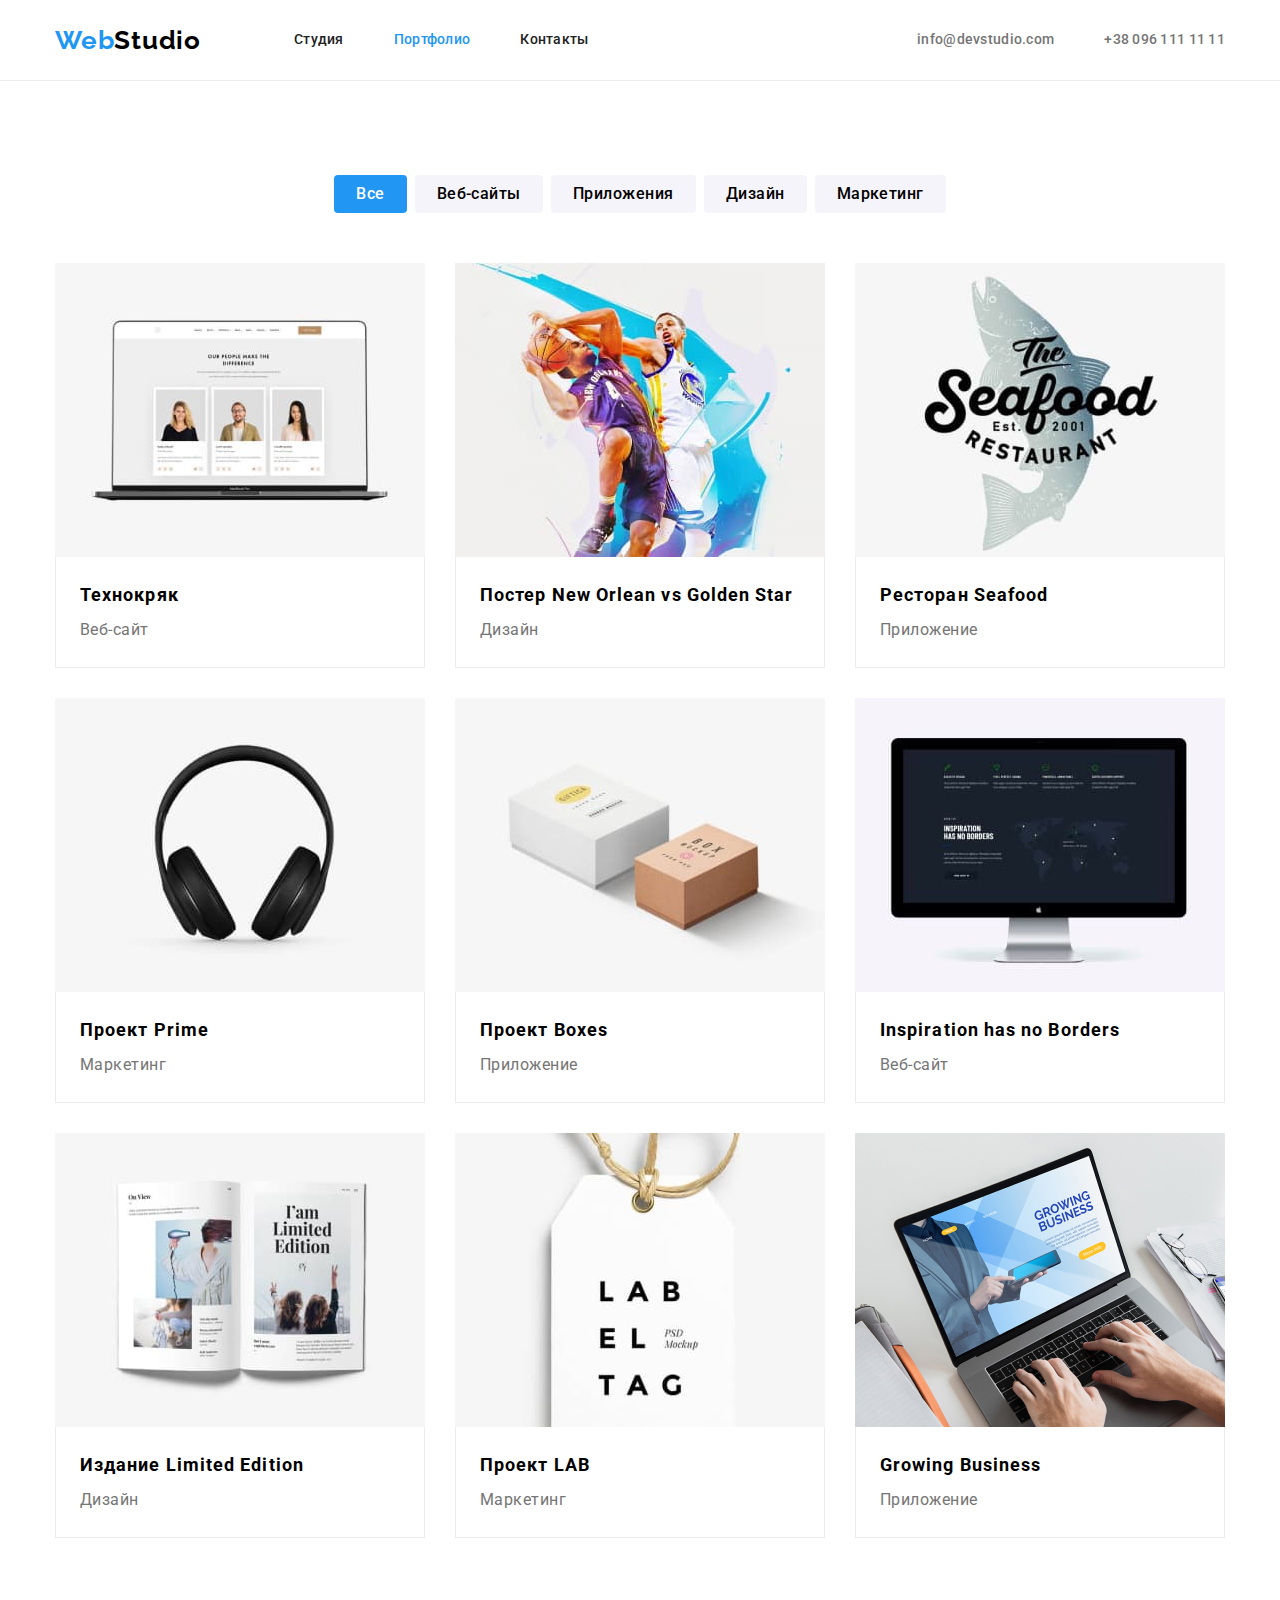
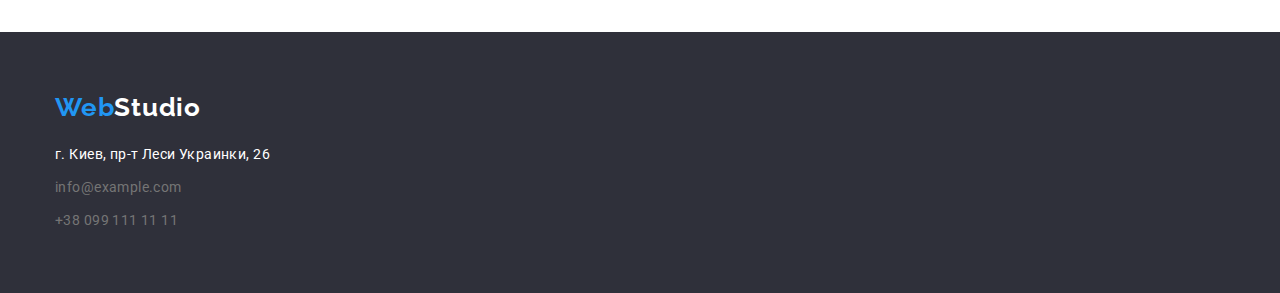
==== portfolio.html @ 89672d84 "add files third homework" ====
<!DOCTYPE html>
<html lang="ru">
  <head>
    <meta charset="UTF-8" />
    <meta http-equiv="X-UA-Compatible" content="IE=edge" />
    <meta name="viewport" content="width=device-width, initial-scale=1.0" />
    <link rel="preconnect" href="https://fonts.googleapis.com" />
    <link rel="preconnect" href="https://fonts.gstatic.com" crossorigin />
    <link rel="preconnect" href="https://fonts.googleapis.com" />
    <link rel="preconnect" href="https://fonts.gstatic.com" crossorigin />
    <link
      href="https://fonts.googleapis.com/css2?family=Raleway:wght@700&family=Roboto:wght@400;500;700;900&display=swap"
      rel="stylesheet"
    />
    <title>Document</title>
    <link rel="stylesheet" href="./css/modern-normalize.css" />
    <link rel="stylesheet" href="./css/styles.css" />
  </head>
  <body>
    <header class="header">
      <div class="container">
        <a href=".index.html" class="logo">
          <span class="accent">Web</span>Studio
        </a>
        <nav class="style">
          <ul class="site-nav list">
            <li class="item">
              <a href="index.html" class="header-link">Студия</a>
            </li>
            <li class="item">
              <a href="portfolio.html" class="header-link active">Портфолио</a>
            </li>
            <li class="item">
              <a href="index.html" class="header-link">Контакты</a>
            </li>
          </ul>
        </nav>
        <ul class="site-contacts list">
          <li class="item">
            <a href="mailto:info@devstudio.com" class="header-link"
              >info@devstudio.com</a
            >
          </li>
          <li class="item">
            <a href="tel:+380961111111" class="header-link"
              >+38 096 111 11 11</a
            >
          </li>
        </ul>
      </div>
    </header>

    <main>
      <section class="portfolio">
        <div class="container">
          <h1 class="visually-hidden">Портфолио</h1>
          <ul class="list portfolio-list">
            <li class="portfolio-button-item">
              <button type="button" class="button-help button-list active">
                Все
              </button>
            </li>

            <li class="portfolio-button-item">
              <button type="button" class="button-help button-list">
                Веб-сайты
              </button>
            </li>

            <li class="portfolio-button-item">
              <button type="button" class="button-help button-list">
                Приложения
              </button>
            </li>

            <li class="portfolio-button-item">
              <button type="button" class="button-help button-list">
                Дизайн
              </button>
            </li>

            <li class="portfolio-button-item">
              <button type="button" class="button-help button-list">
                Маркетинг
              </button>
            </li>
          </ul>
        </div>

        <div class="container">
          <ul class="portfolio-set list">
            <li class="item">
              <img
                src="./images/laptop1.jpg"
                alt="laptop1"
                width="370"
                height="294"
              />

              <div class="portfolio-content">
                <h2 class="portfolio-title">Технокряк</h2>
                <p class="portfolio-text">Веб-сайт</p>
              </div>
            </li>

            <li class="item">
              <img
                src="./images/bascketball.jpg"
                alt="bascketball"
                width="370"
                height="294"
              />

              <div class="portfolio-content">
                <h2 class="portfolio-title">
                  Постер New Orlean vs Golden Star
                </h2>
                <p class="portfolio-text">Дизайн</p>
              </div>
            </li>

            <li class="item">
              <img
                src="./images/seafood.jpg"
                alt="seafood"
                width="370"
                height="294"
              />

              <div class="portfolio-content">
                <h2 class="portfolio-title">Ресторан Seafood</h2>
                <p class="portfolio-text">Приложение</p>
              </div>
            </li>

            <li class="item">
              <img
                src="./images/prime.jpg"
                alt="prime"
                width="370"
                height="294"
              />

              <div class="portfolio-content">
                <h2 class="portfolio-title">Проект Prime</h2>
                <p class="portfolio-text">Маркетинг</p>
              </div>
            </li>

            <li class="item">
              <img
                src="./images/boxes.jpg"
                alt="boxes"
                width="370"
                height="294"
              />

              <div class="portfolio-content">
                <h2 class="portfolio-title">Проект Boxes</h2>
                <p class="portfolio-text">Приложение</p>
              </div>
            </li>

            <li class="item">
              <img
                src="./images/monitor.jpg"
                alt="monitor"
                width="370"
                height="294"
              />

              <div class="portfolio-content">
                <h2 class="portfolio-title">Inspiration has no Borders</h2>
                <p class="portfolio-text">Веб-сайт</p>
              </div>
            </li>

            <li class="item">
              <img
                src="./images/magazine.jpg"
                alt="magazine"
                width="370"
                height="294"
              />

              <div class="portfolio-content">
                <h2 class="portfolio-title">Издание Limited Edition</h2>
                <p class="portfolio-text">Дизайн</p>
              </div>
            </li>

            <li class="item">
              <img
                src="./images/bage.jpg"
                alt="bage"
                width="370"
                height="294"
              />

              <div class="portfolio-content">
                <h2 class="portfolio-title">Проект LAB</h2>
                <p class="portfolio-text">Маркетинг</p>
              </div>
            </li>

            <li class="item">
              <img
                src="./images/laptop2.jpg"
                alt="laptop2"
                width="370"
                height="294"
              />

              <div class="portfolio-content">
                <h2 class="portfolio-title">Growing Business</h2>
                <p class="portfolio-text">Приложение</p>
              </div>
            </li>
          </ul>
        </div>
      </section>
    </main>

    <footer class="footer">
      <div class="container">
        <a href=".index.html" class="logo footer-logo">
          <span class="accent">Web</span>Studio
        </a>
        <address class="address">
          <ul class="list">
            <li class="footer-link-item">
              <a
                href="https://goo.gl/maps/GdN5rj32io8NNRQ59"
                target="_blank"
                rel="noreferrer nofollow noopener"
                class="footer-link white"
                >г. Киев, пр-т Леси Украинки, 26
              </a>
            </li>

            <li class="footer-link-item">
              <a href="mailto:info@example.com" class="footer-link"
                >info@example.com
              </a>
            </li>

            <li class="footer-link-item">
              <a href="tel:+380991111111" class="footer-link"
                >+38 099 111 11 11
              </a>
            </li>
          </ul>
        </address>
      </div>
    </footer>
  </body>
</html>
---- css/styles.css ----
/* Цвет основного текста /чёрный/ #212121 */
/* Цвет вторичного текста /серый/ #757575 */
/* Цвет акцента /синий/ #2196F3 */
/* Цвет текста /белый/ #FFFFFF */
/* Цвет футера rgba(255, 255, 255, 0.6 */
/* Цвет основного фона /белый/ #FFFFFF */
/* Вторичный цвет фона /приглушенно серый/ наша команда #F5F4FA */
/* Цвет фона заголовка и футера /серый/ #2F303A */

:root {
  --logo-color: #000000;
  --secondary-text-color: #757575;
  --accent-color: #2196f3;
  --secondary-background: #f5f4fa;
  --white-color: #fff;
  --primary-text-color: #212121;
  --color-footer: rgba(255, 255, 255, 0.6);
  --background-footer: #2f303a;
}

p,
h1,
h2,
h3,
h4,
h5,
h6 {
  margin: 0;
}

.img {
  display: block;
  max-width: 100%;
  height: auto;
}

body {
  background: var(--white-color);
  font-family: Roboto, sans-serif;
  font-size: 14px;
  letter-spacing: 0.03em;
}

.accent {
  color: var(--accent-color);
}

.container {
  width: 1200px;
  margin: 0 auto;
  padding: 0 15px;
  /* outline: 1px solid red; */
}

.list {
  list-style: none;
  padding-left: 0;
  margin-bottom: 0;
  margin-top: 0;
}

.address {
  font-style: normal;
}

.button {
  font-family: inherit;
  font-weight: 700;
  font-size: 16px;
  line-height: 1.88;
  text-align: center;
  letter-spacing: 0.06em;
  color: var(--white-color);
  background-color: var(--accent-color);
  border: none;
  padding: 10px 32px;
  border-radius: 4px;

  margin-top: 30px;
  min-width: 200px;
  cursor: pointer;
}

.button-list {
  min-width: auto;
  padding: 6px 22px;
  border-radius: 4px;
}

.visually-hidden {
  position: absolute;
  width: 1px;
  height: 1px;
  margin: -1px;
  border: 0;
  padding: 0;

  white-space: nowrap;
  clip-path: inset(100%);
  clip: rect(0 0 0 0);
  overflow: hidden;
}

/* ------------- HEADER ---------- */

.header {
  border-bottom: 1px solid #ececec;
}

.header .container {
  display: flex;
}

.logo {
  color: var(--logo-color);
  font-family: Raleway, sans-serif;
  font-weight: 700;
  font-size: 26px;
  line-height: 1.19;
  letter-spacing: 0.03em;
  text-decoration: none;
}

.header .logo {
  display: flex;
  align-items: center;
}

.site-nav,
.site-contacts {
  display: flex;
}

.site-nav .item:not(:last-child),
.site-contacts .item:not(:last-child) {
  margin-right: 50px;
}

.style {
  margin-left: 93px;
}

.site-contacts {
  margin-left: auto;
}

/* site-nav */

.header-link {
  color: var(--primary-text-color);
  font-family: Roboto, sans-serif;
  font-weight: 500;
  font-size: 14px;
  line-height: 1.14;
  letter-spacing: 0.02em;
  text-decoration: none;
  padding-top: 32px;
  padding-bottom: 32px;
  display: block;
}

.header-link:hover,
.header-link:focus,
.site-contacts .header-link:hover,
.site-contacts .header-link:focus {
  color: var(--accent-color);
}

.header-link.active {
  color: var(--accent-color);
}

.site-contacts .header-link {
  color: var(--secondary-text-color);
}

/* ------------- HERO ---------- */

.hero {
  background-color: var(--background-footer);
  text-align: center;

  padding-bottom: 200px;
  padding-top: 200px;
}

.hero-title {
  font-weight: 900;
  font-size: 44px;
  line-height: 1.36;
  text-align: center;
  letter-spacing: 0.06em;
  text-transform: uppercase;
  color: var(--white-color);

  text-transform: uppercase;
}

/* ------------- BENEFITS ---------- */

.benefits {
  padding-top: 94px;
  padding-bottom: 94px;
}

.benefits-list {
  display: flex;
}

.benefits-item {
  width: 270px;
  margin-right: 30px;
}

.benefits-item:last-child {
  margin-right: 0;
}

.benefits-title {
  font-weight: 700;
  font-size: 14px;
  line-height: 1.14;
  letter-spacing: 0.03em;
  text-transform: uppercase;
  color: var(--primary-text-color);
  width: 270px;
  height: 16px;
}

.benefits-text {
  font-weight: 400;
  font-size: 14px;
  line-height: 1.71;
  letter-spacing: 0.03em;
  color: var(--secondary-text-color);
  width: 270px;
  height: 75px;
  margin-top: 10px;
}

/* ------------- WORK ---------- */

.work {
  padding-bottom: 94px;
}
.work-list {
  display: flex;
}

.section-title {
  font-weight: 700;
  font-size: 36px;
  line-height: 1.16;
  text-align: center;
  letter-spacing: 0.03em;
  color: var(--primary-text-color);

  margin-bottom: 50px;
  margin-top: 0px;
}

.section-title-center {
  text-align: center;
  margin-right: 0px;
}

.work-item {
  margin-right: 30px;
  width: 370px;
}

.work-item:last-child {
  margin-right: 0;
}

/* ------------- TEAM ---------- */

.team {
  background-color: var(--secondary-background);
  padding-top: 94px;
  padding-bottom: 94px;
}

.card {
  background-color: var(--white-color);
  border-radius: 0px 0px 4px 4px;
  box-shadow: 1px 3px rgba(0, 0, 0, 0.12), 0px 1px 1px rgba(0, 0, 0, 0.14),
    0px 2px 1px rgba(0, 0, 0, 0.2);
}

.team-list > .team-item {
  margin-right: 30px;
  text-align: center;
  flex-basis: calc(100% / 3 - 30px);
  width: 200px;
}

.team-item:last-child {
  margin-right: 0;
}

.team-list {
  display: flex;
}

.team-content {
  padding: 30px 0;
}

.team-name {
  font-weight: 500;
  font-size: 16px;
  line-height: 1.18;
  letter-spacing: 0.03em;
  color: var(--primary-text-color);
  margin-bottom: 10px;
}

.team-text {
  font-weight: 400;
  font-size: 16px;
  line-height: 1.18;
  letter-spacing: 0.03em;
  color: var(--secondary-text-color);
}

/* ------------- FOOTER ---------- */

.footer {
  background-color: var(--background-footer);
  text-decoration: none;
  padding-top: 60px;
  padding-bottom: 60px;
}

.footer-logo {
  color: var(--white-color);
  margin-bottom: 20px;
  display: inline-block;
}

.footer-link {
  font-weight: 400;
  font-size: 14px;
  font-style: normal;
  line-height: 1.71;
  letter-spacing: 0.03em;
  color: var(--secondary-text-color);
  text-decoration: none;
  margin-top: 20px;
}

.footer-link-item:not(:last-child) {
  margin-bottom: 9px;
}

.footer-link:hover,
.footer-link:focus,
.footer-link.white:hover,
.footer-link.white:focus {
  color: var(--accent-color);
}

.footer-link.white {
  color: var(--white-color);
}

/*--------PORTFOLIO--------*/

img {
  display: block;
}

.portfolio {
  padding-top: 94px;
  padding-bottom: 94px;
}

.portfolio-list {
  display: flex;
  justify-content: center;
  padding: 0px;
  flex-wrap: wrap;
  list-style: none;
  margin-bottom: 50px;
}

.portfolio-button-item:not(:last-child) {
  margin-right: 8px;
}

.portfolio-set {
  display: flex;
  flex-wrap: wrap; /*многостроковий flex-контейнер*/
  margin-right: -30px;
  margin-bottom: -30px;
}

.portfolio-set > .item {
  width: calc(100% / 3 - 30px);
  margin-right: 30px;
  margin-bottom: 30px;
}

.header-link {
  color: var(--primary-text-color);
  font-family: Roboto, sans-serif;
  font-weight: 500;
  font-size: 14px;
  line-height: 1.14;
  letter-spacing: 0.02em;
  text-decoration: none;
}

.header-link:hover,
.header-link:focus,
.site-contacts .header-link:hover,
.site-contacts .header-link:focus {
  color: var(--accent-color);
}

.header-link.active {
  color: var(--accent-color);
}

.site-contacts .header-link {
  color: var(--secondary-text-color);
}

.button-help:hover,
.button-help:focus,
.button-help.active {
  background-color: var(--accent-color);
  color: var(--white-color);
}

.pointer {
  cursor: pointer;
}

.button-help {
  font-family: inherit;
  font-size: 16px;
  line-height: 1.63;
  font-weight: 500;
  text-align: center;
  vertical-align: top;
  letter-spacing: 0.03em;
  background-color: var(--secondary-background);
  cursor: pointer;
  border: none;
}

.portfolio-content {
  padding: 20px 24px;
  border: 1px solid #ececec;
  border-top: none;
}

.portfolio-title {
  font-weight: 700;
  font-size: 18px;
  line-height: 2;
  letter-spacing: 0.06em;

  width: 322px;
  height: 36px;
  margin-bottom: 4px;
}

.portfolio-text {
  font-weight: 400;
  font-size: 16px;
  line-height: 1.6;
  letter-spacing: 0.03em;
  color: var(--secondary-text-color);

  width: 322 px;
  height: 30px;
}
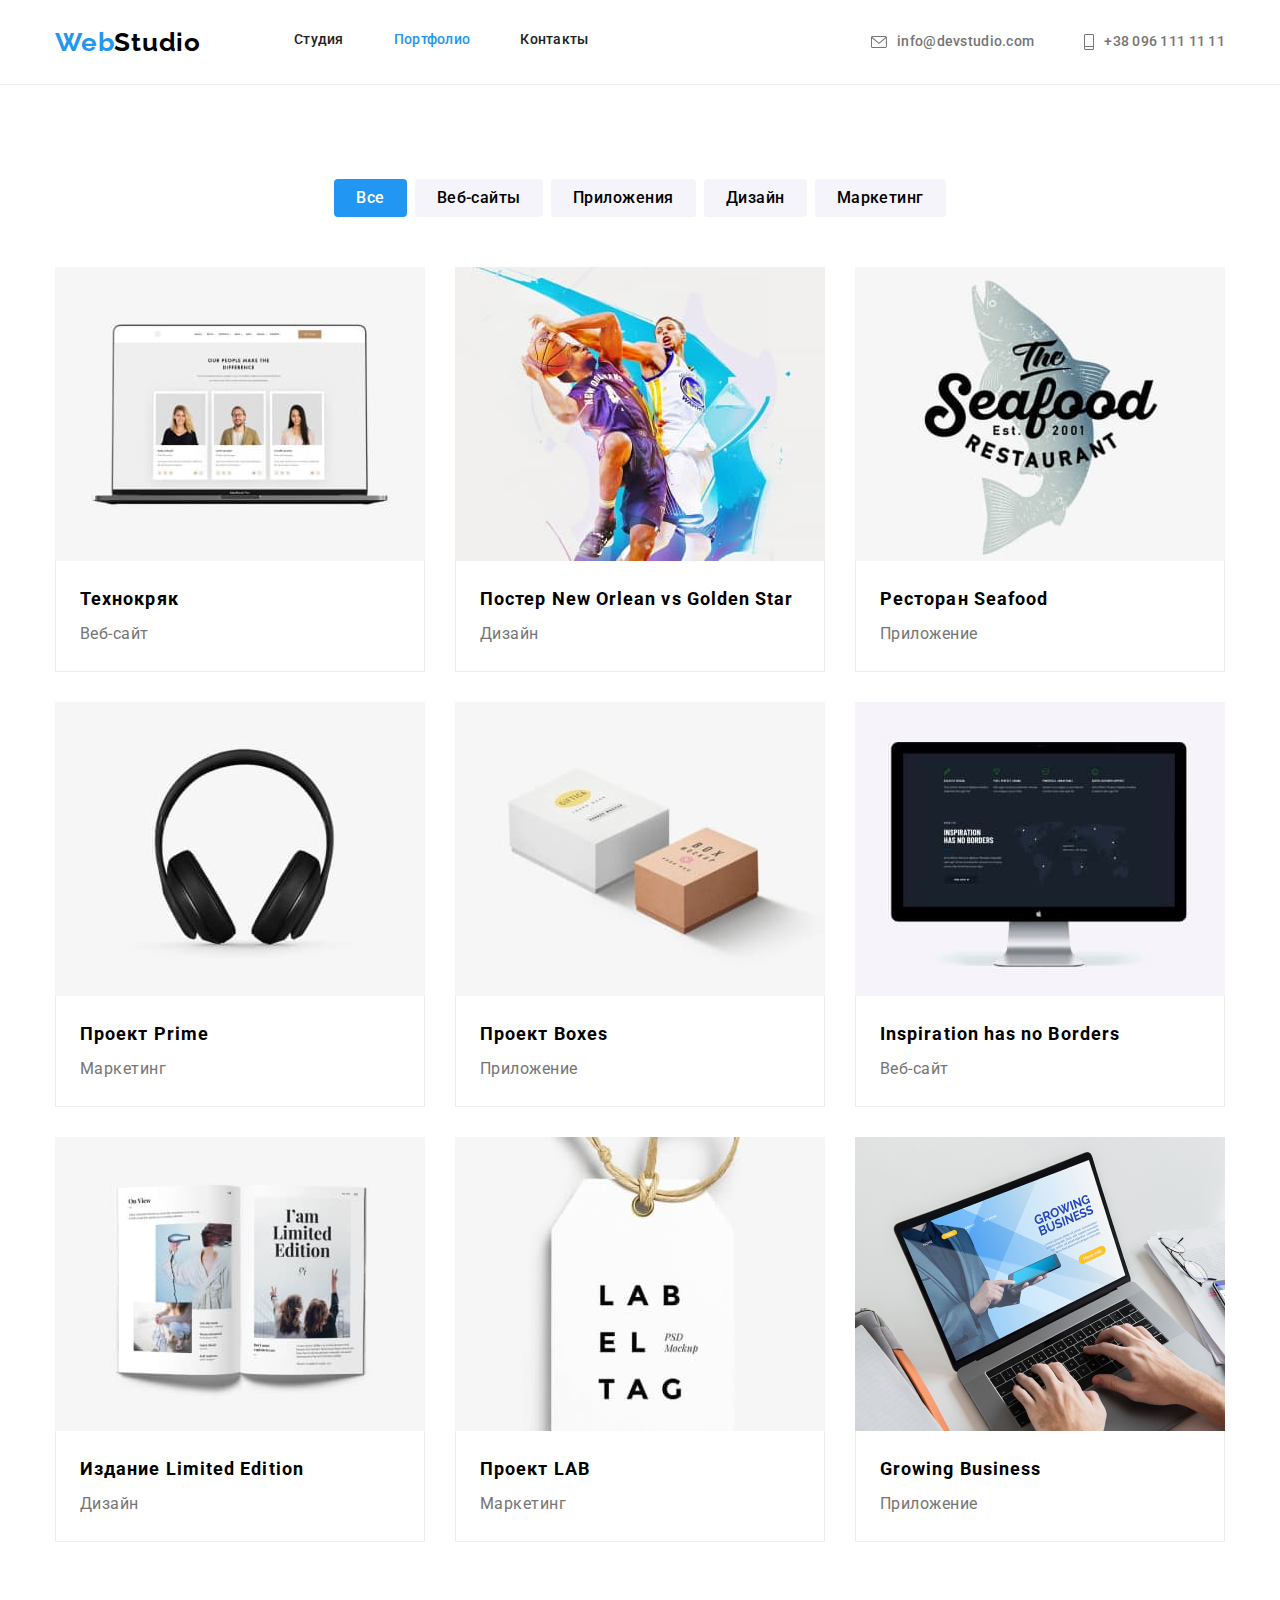
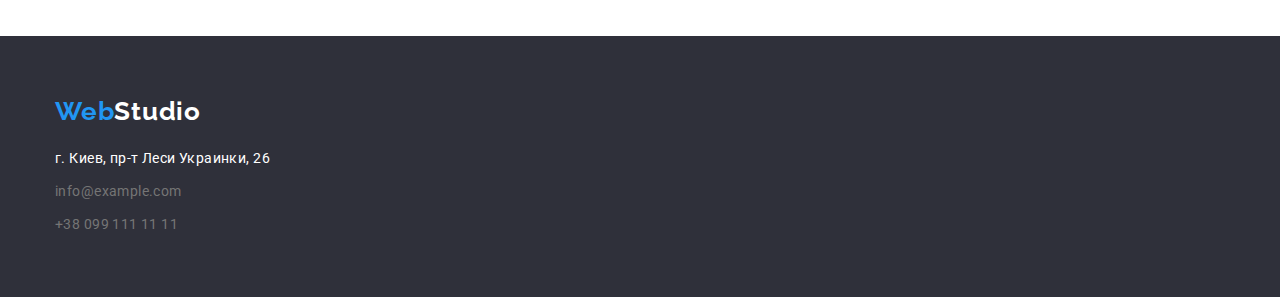
==== commit ef5ab24e: "add header site contacts icons to portfolio" ====
--- a/portfolio.html
+++ b/portfolio.html
@@ -35,15 +35,23 @@
             </li>
           </ul>
         </nav>
+
         <ul class="site-contacts list">
           <li class="item">
-            <a href="mailto:info@devstudio.com" class="header-link"
-              >info@devstudio.com</a
+            <a href="mailto:info@devstudio.com" class="link header-link">
+              <svg class="contacts-icon" width="16" height="12">
+                <use href="./images/symbol-defs.svg#icon-mail"></use>
+              </svg>
+              info@devstudio.com</a
             >
           </li>
+
           <li class="item">
-            <a href="tel:+380961111111" class="header-link"
-              >+38 096 111 11 11</a
+            <a href="tel:+380961111111" class="link header-link">
+              <svg class="contacts-icon" width="10" height="16">
+                <use href="./images/symbol-defs.svg#icon-phone"></use>
+              </svg>
+              +38 096 111 11 11</a
             >
           </li>
         </ul>
--- a/css/styles.css
+++ b/css/styles.css
@@ -16,6 +16,7 @@
   --primary-text-color: #212121;
   --color-footer: rgba(255, 255, 255, 0.6);
   --background-footer: #2f303a;
+  --icons-color: #afb1b8;
 }
 
 p,
@@ -174,14 +175,46 @@
   color: var(--secondary-text-color);
 }
 
+.site-contacts .link {
+  display: flex;
+  align-items: center;
+  padding-top: 34px;
+  padding-bottom: 34px;
+}
+
+.site-contacts .link:hover,
+.site-contacts .link:focus {
+  color: var(--accent-color);
+}
+
+.contacts-icon {
+  margin-right: 10px;
+  fill: var(--secondary-text-color);
+}
+
+.site-contacts .contacts-icon:hover,
+.site-contacts .contacts-icon:focus {
+  fill: var(--accent-color);
+}
+
 /* ------------- HERO ---------- */
 
 .hero {
-  background-color: var(--background-footer);
   text-align: center;
 
   padding-bottom: 200px;
   padding-top: 200px;
+  background-size: cover;
+
+  background-color: var(--background-footer);
+  background-image: linear-gradient(
+      to right,
+      rgba(47, 48, 58, 0.4),
+      rgba(47, 48, 58, 0.4)
+    ),
+    url(../images/effect\ descisions.jpg);
+  background-repeat: no-repeat;
+  background-position: center;
 }
 
 .hero-title {
@@ -214,6 +247,37 @@
 
 .benefits-item:last-child {
   margin-right: 0;
+}
+
+.benefits-item::before {
+  display: block;
+  content: "";
+  height: 120px;
+  border-radius: 4px;
+  background-color: var(--secondary-background);
+  background-size: contain;
+  background-repeat: no-repeat;
+  background-position: center;
+}
+
+.benefits-item.item-satellite::before {
+  background-image: url(../images/satellite.svg);
+  background-size: 65.32px 70px;
+}
+
+.benefits-item.item-clock::before {
+  background-image: url(../images/clock.svg);
+  background-size: 66.96px 70px;
+}
+
+.benefits-item.item-diagram::before {
+  background-image: url(../images/diagram.svg);
+  background-size: 70px 53.69px;
+}
+
+.benefits-item.item-astronaut::before {
+  background-image: url(../images/astronaut.svg);
+  background-size: 54.83px 60.66px;
 }
 
 .benefits-title {
@@ -322,6 +386,46 @@
   line-height: 1.18;
   letter-spacing: 0.03em;
   color: var(--secondary-text-color);
+  margin-bottom: 16px;
+}
+
+.team-soc-item {
+  width: 44px;
+  height: 44px;
+  margin-right: 10px;
+}
+
+.team-soc-item:last-child {
+  margin-right: 0px;
+}
+
+.team-soc-list {
+  display: flex;
+  justify-content: center;
+}
+
+.team-soc-link {
+  width: 100%;
+  height: 100%;
+  background-color: var(--white-color);
+  border-radius: 50%;
+  display: flex;
+  align-items: center;
+  justify-content: center;
+}
+
+.team-soc-icon {
+  fill: var(--icons-color);
+}
+
+.team-soc-link:hover,
+.team-soc-link:focus {
+  background-color: var(--accent-color);
+}
+
+.team-soc-link:hover .team-soc-icon,
+.team-soc-link:focus .team-soc-icon {
+  fill: var(--white-color);
 }
 
 /* ------------- FOOTER ---------- */
@@ -365,6 +469,18 @@
   color: var(--white-color);
 }
 
+.follow-us-title {
+  margin-bottom: 20px;
+  margin-top: 0;
+
+  font-style: normal;
+  font-weight: 700px;
+  font-size: 14px;
+  line-height: 1.14;
+  text-transform: uppercase;
+  color: var(--white-color);
+}
+
 /*--------PORTFOLIO--------*/
 
 img {
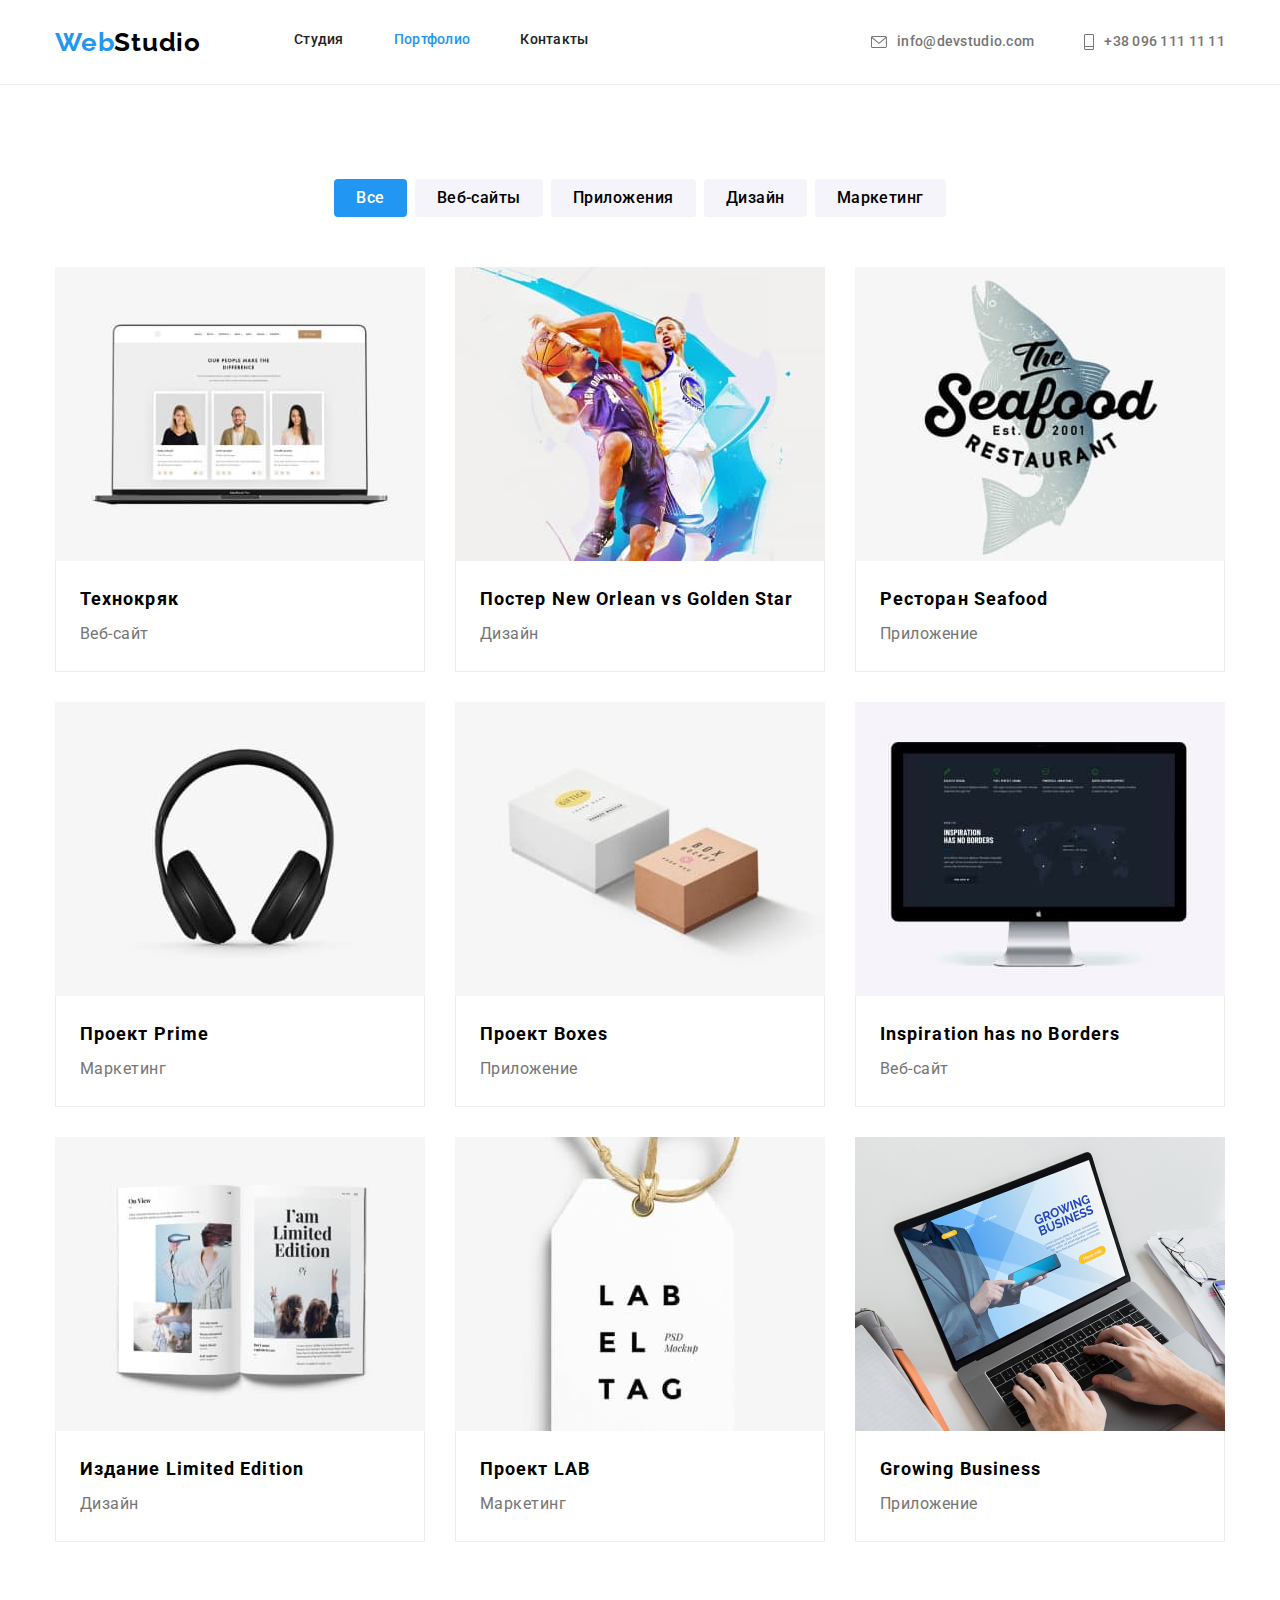
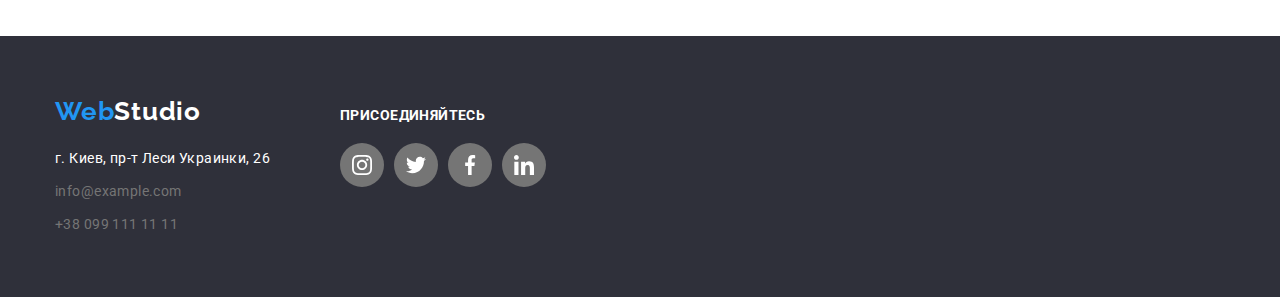
==== commit c74ca9dc: "add footer in portfolio" ====
--- a/portfolio.html
+++ b/portfolio.html
@@ -229,8 +229,11 @@
       </section>
     </main>
 
+    <!-------FOOTER-------->
+
     <footer class="footer">
-      <div class="container">
+      <div class="container footer-icons">
+        <div class="footer-item">
         <a href=".index.html" class="logo footer-logo">
           <span class="accent">Web</span>Studio
         </a>
@@ -260,6 +263,43 @@
           </ul>
         </address>
       </div>
+
+      <div class="footer-item follow-us">
+        <h3 class="follow-us-title">Присоединяйтесь</h3>
+        <ul class="footer-soc-list list">
+                  <li class="footer-soc-item">
+                    <a href="" class="footer-soc-link"
+                      ><svg class="footer-soc-icon" width="20px" height="20px">
+                        <use href="./images/icons.svg#icon-instagram"></use>
+                      </svg>
+                    </a>
+                  </li>
+                  
+                  <li class="footer-soc-item">
+                    <a href="" class="footer-soc-link"
+                      ><svg class="footer-soc-icon" width="20px" height="20px">
+                        <use href="./images/icons.svg#icon-twitter"></use>
+                      </svg>
+                    </a>
+                  </li>
+
+                  <li class="footer-soc-item">
+                    <a href="" class="footer-soc-link"
+                      ><svg class="footer-soc-icon" width="20px" height="20px">
+                        <use href="./images/icons.svg#icon-facebook"></use>
+                      </svg>
+                    </a>
+                  </li>
+                  
+                  <li class="footer-soc-item">
+                    <a href="" class="footer-soc-link"
+                      ><svg class="footer-soc-icon" width="20px" height="20px">
+                        <use href="./images/icons.svg#icon-linkedin"></use>
+                      </svg>
+                    </a>
+                  </li>
+                </ul>
+      </div>
     </footer>
   </body>
 </html>
--- a/css/styles.css
+++ b/css/styles.css
@@ -27,6 +27,12 @@
 h5,
 h6 {
   margin: 0;
+}
+
+ul,
+ol {
+  margin: 0;
+  padding-left: 0;
 }
 
 .img {
@@ -258,6 +264,7 @@
   background-size: contain;
   background-repeat: no-repeat;
   background-position: center;
+  margin-bottom: 30px;
 }
 
 .benefits-item.item-satellite::before {
@@ -428,6 +435,61 @@
   fill: var(--white-color);
 }
 
+.section-clients {
+  padding-top: 94px;
+  padding-bottom: 94px;
+}
+
+.clients-list {
+  display: flex;
+  justify-content: center;
+}
+
+.clients-list .item:last-child {
+  margin-right: 0px;
+}
+
+.clients-item {
+  height: 92px;
+  margin-right: 30px;
+  list-style: none;
+  width: 170px;
+}
+
+.clients-item:last-child {
+  margin: 0px;
+}
+
+.clients-link {
+  display: flex;
+  justify-content: center;
+  align-items: center;
+  width: 100%;
+  height: 100%;
+
+  color: var(--icons-color);
+
+  border: 1px solid var(--icons-color);
+  border-radius: 4px;
+}
+
+.clients-icon {
+  max-width: 100%;
+  max-height: 100%;
+
+  fill: var(--icons-color);
+}
+
+.clients-link:hover,
+.clients-link:focus {
+  border-color: var(--accent-color);
+}
+
+.clients-link:hover .clients-icon,
+.clients-link:focus .clients-icon {
+  fill: var(--accent-color);
+}
+
 /* ------------- FOOTER ---------- */
 
 .footer {
@@ -437,6 +499,11 @@
   padding-bottom: 60px;
 }
 
+.footer-icons {
+  display: flex;
+  align-items: baseline;
+}
+
 .footer-logo {
   color: var(--white-color);
   margin-bottom: 20px;
@@ -472,13 +539,60 @@
 .follow-us-title {
   margin-bottom: 20px;
   margin-top: 0;
-
+  color: var(--white-color);
   font-style: normal;
-  font-weight: 700px;
+  font-weight: 700;
   font-size: 14px;
-  line-height: 1.14;
+  line-height: 16px;
+  letter-spacing: 0.03em;
   text-transform: uppercase;
-  color: var(--white-color);
+}
+
+.footer-soc-list {
+  display: flex;
+  justify-content: center;
+}
+
+.footer-soc-item {
+  width: 44px;
+  height: 44px;
+}
+
+.footer-soc-item:not(:last-child) {
+  margin-right: 10px;
+}
+
+.footer-item:not(:last-child) {
+  margin-right: 70px;
+}
+
+.footer-icons {
+  display: flex;
+  align-items: baseline;
+}
+
+.footer-soc-link {
+  width: 100%;
+  height: 100%;
+  background-color: var(--secondary-text-color);
+  border-radius: 50%;
+  display: flex;
+  align-items: center;
+  justify-content: center;
+}
+
+.footer-soc-icon {
+  fill: var(--white-color);
+}
+
+.footer-soc-link:hover,
+.footer-soc-link:focus {
+  background-color: var(--accent-color);
+}
+
+.footer-soc-link:hover .footer-soc-icon,
+.footer-soc-link:focus .footer-soc-icon {
+  fill: var(--white-color);
 }
 
 /*--------PORTFOLIO--------*/
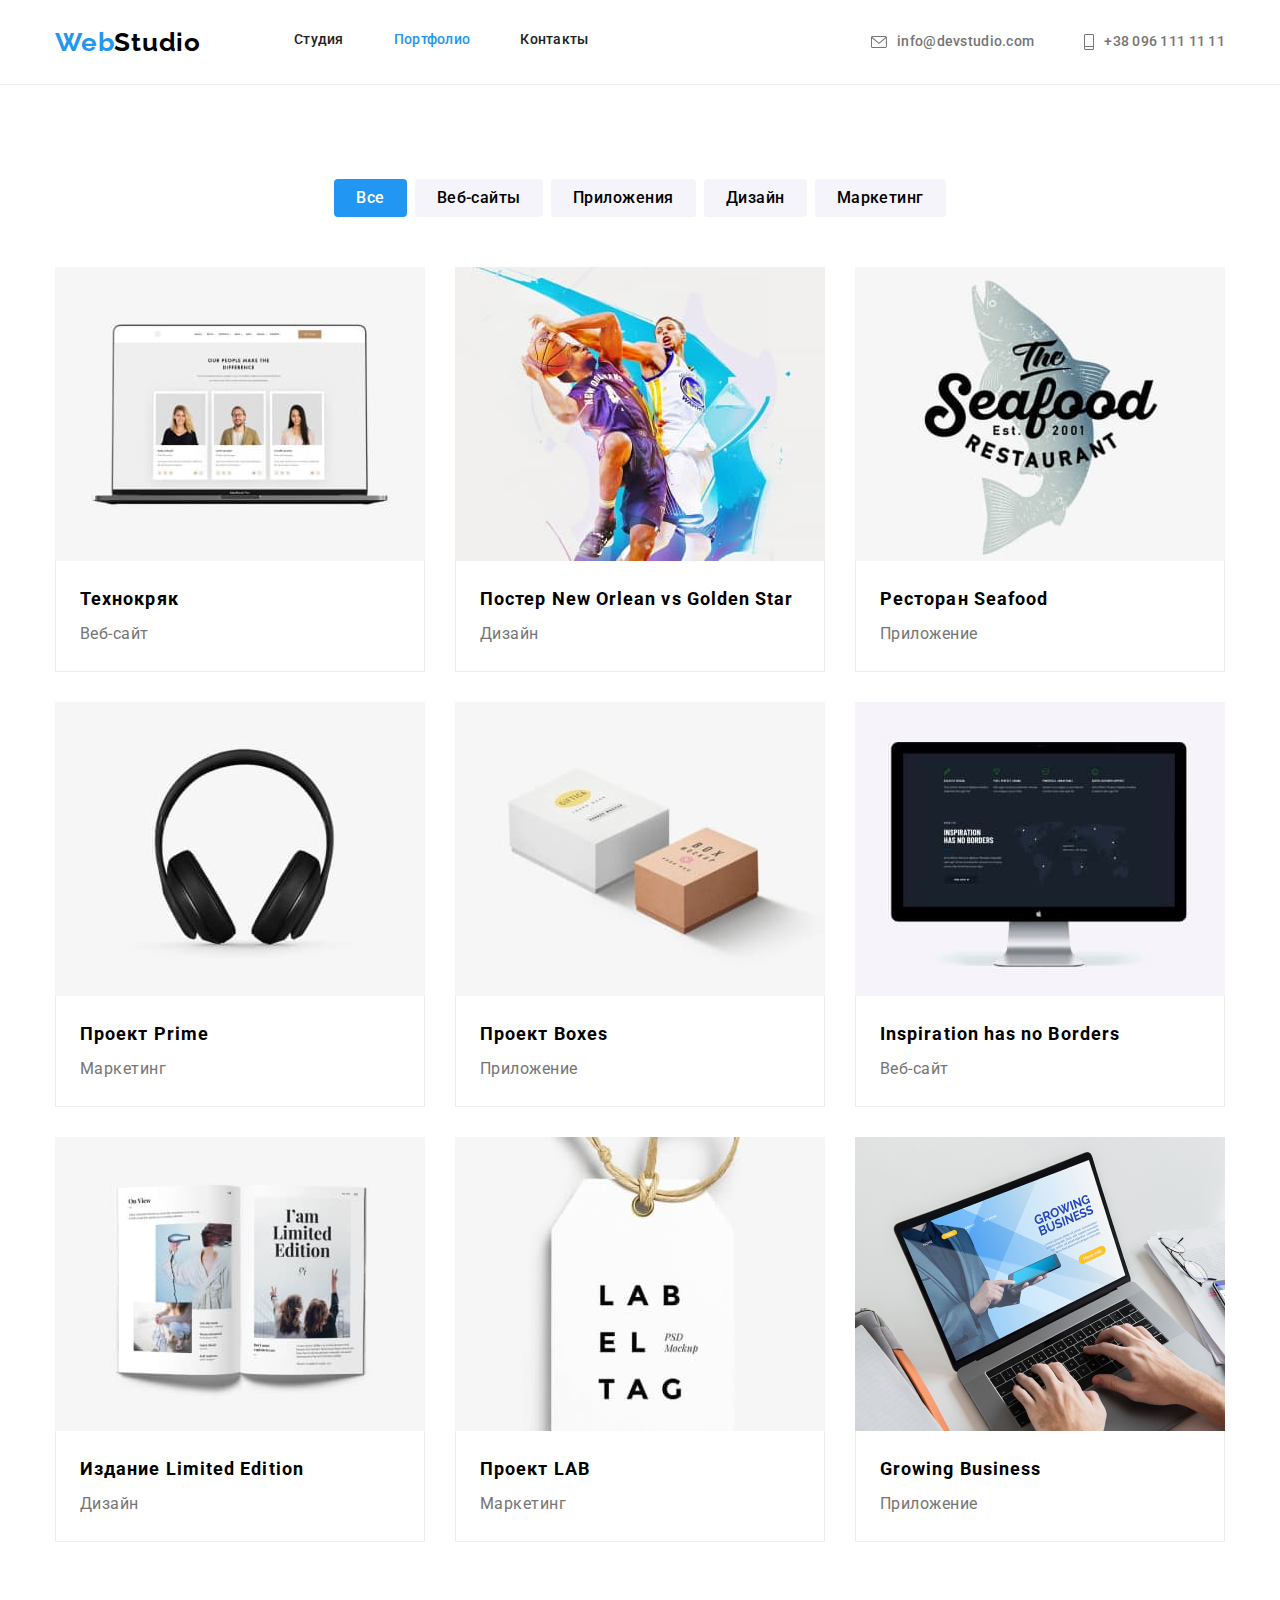
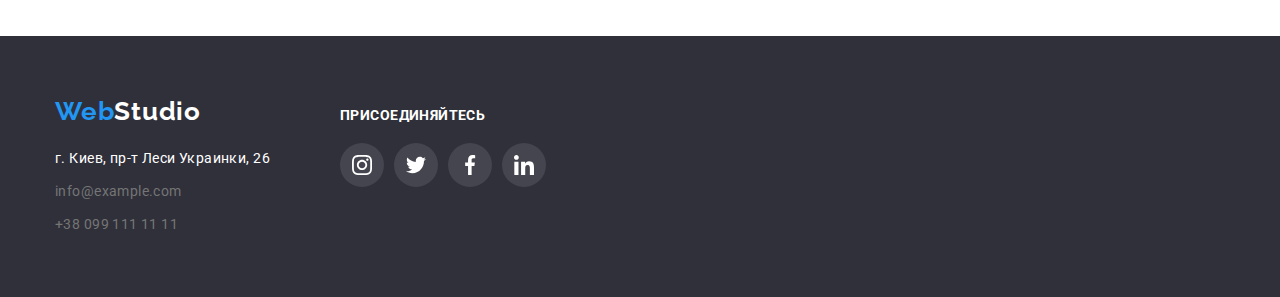
==== commit 2b37de9f: "add header to portfolio" ====
--- a/portfolio.html
+++ b/portfolio.html
@@ -40,7 +40,7 @@
           <li class="item">
             <a href="mailto:info@devstudio.com" class="link header-link">
               <svg class="contacts-icon" width="16" height="12">
-                <use href="./images/symbol-defs.svg#icon-mail"></use>
+                <use href="./images/icons.svg#icon-mail"></use>
               </svg>
               info@devstudio.com</a
             >
@@ -49,7 +49,7 @@
           <li class="item">
             <a href="tel:+380961111111" class="link header-link">
               <svg class="contacts-icon" width="10" height="16">
-                <use href="./images/symbol-defs.svg#icon-phone"></use>
+                <use href="./images/icons.svg#icon-phone"></use>
               </svg>
               +38 096 111 11 11</a
             >
--- a/css/styles.css
+++ b/css/styles.css
@@ -17,6 +17,7 @@
   --color-footer: rgba(255, 255, 255, 0.6);
   --background-footer: #2f303a;
   --icons-color: #afb1b8;
+  --background-socials: rgba(255, 255, 255, 0.1);
 }
 
 p,
@@ -574,7 +575,7 @@
 .footer-soc-link {
   width: 100%;
   height: 100%;
-  background-color: var(--secondary-text-color);
+  background-color: var(--background-socials);
   border-radius: 50%;
   display: flex;
   align-items: center;
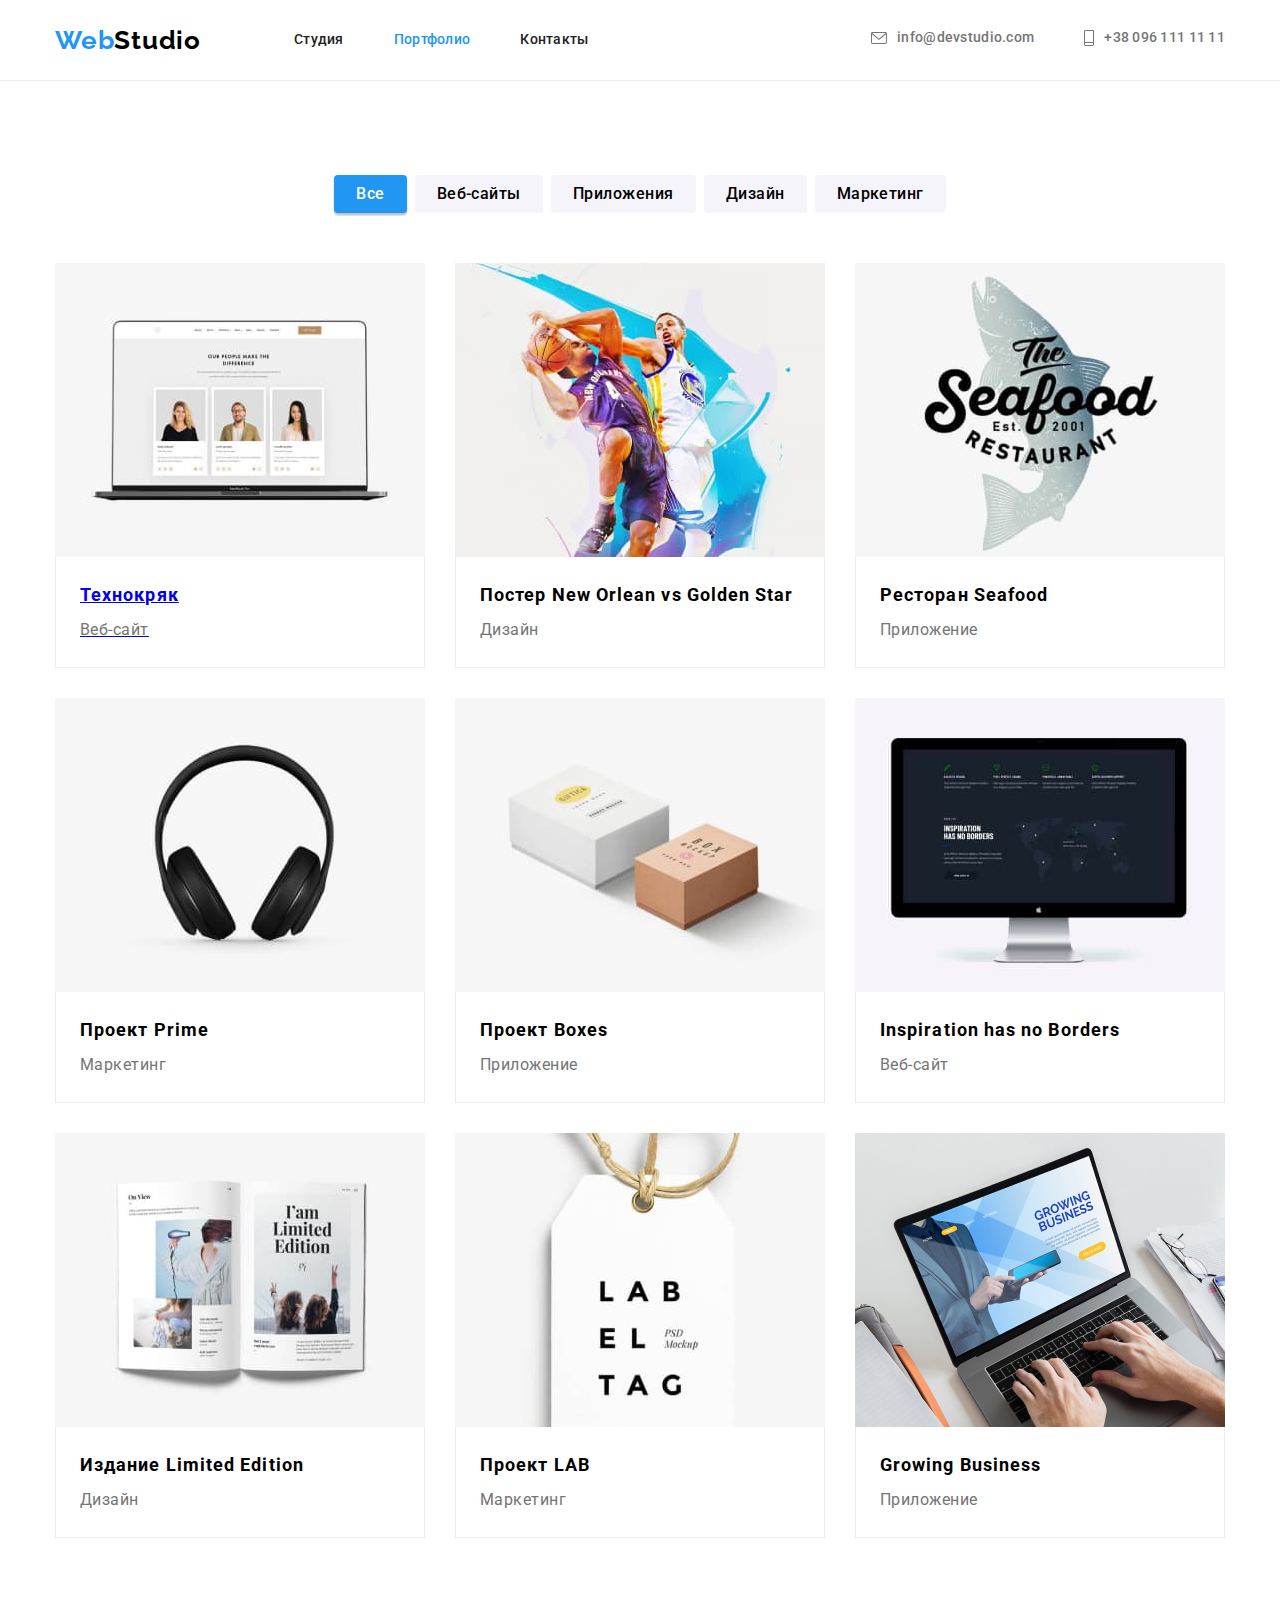
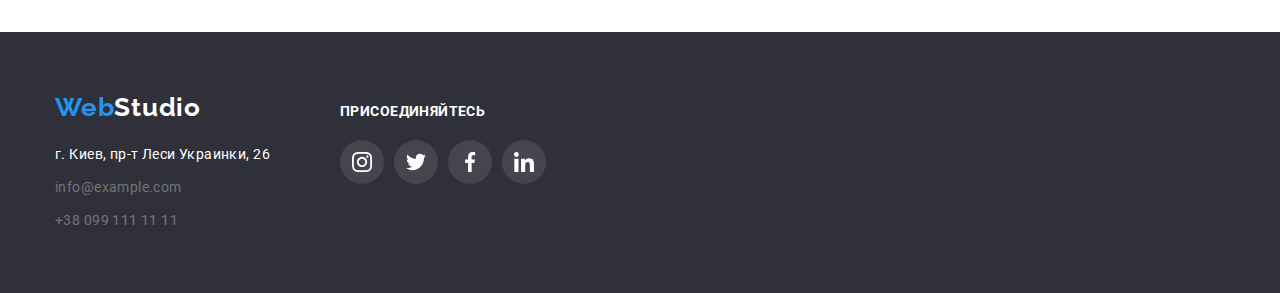
==== commit 129f588b: "teacher changes" ====
--- a/portfolio.html
+++ b/portfolio.html
@@ -98,6 +98,7 @@
         <div class="container">
           <ul class="portfolio-set list">
             <li class="item">
+              <a class="portfolio-link" href=" ">
               <img
                 src="./images/laptop1.jpg"
                 alt="laptop1"
@@ -109,6 +110,7 @@
                 <h2 class="portfolio-title">Технокряк</h2>
                 <p class="portfolio-text">Веб-сайт</p>
               </div>
+            </a>
             </li>
 
             <li class="item">
@@ -265,7 +267,7 @@
       </div>
 
       <div class="footer-item follow-us">
-        <h3 class="follow-us-title">Присоединяйтесь</h3>
+        <p class="follow-us-title">Присоединяйтесь</p>
         <ul class="footer-soc-list list">
                   <li class="footer-soc-item">
                     <a href="" class="footer-soc-link"
--- a/css/styles.css
+++ b/css/styles.css
@@ -167,10 +167,8 @@
   display: block;
 }
 
-.header-link:hover,
-.header-link:focus,
-.site-contacts .header-link:hover,
-.site-contacts .header-link:focus {
+.header-link:hover .site-contacts,
+.header-link:focus .site-contacts {
   color: var(--accent-color);
 }
 
@@ -185,8 +183,8 @@
 .site-contacts .link {
   display: flex;
   align-items: center;
-  padding-top: 34px;
-  padding-bottom: 34px;
+  padding-top: 30px;
+  padding-bottom: 30px;
 }
 
 .site-contacts .link:hover,
@@ -196,7 +194,7 @@
 
 .contacts-icon {
   margin-right: 10px;
-  fill: var(--secondary-text-color);
+  fill: currentColor;
 }
 
 .site-contacts .contacts-icon:hover,
@@ -211,7 +209,6 @@
 
   padding-bottom: 200px;
   padding-top: 200px;
-  background-size: cover;
 
   background-color: var(--background-footer);
   background-image: linear-gradient(
@@ -222,6 +219,10 @@
     url(../images/effect\ descisions.jpg);
   background-repeat: no-repeat;
   background-position: center;
+  background-size: cover;
+  max-width: 1600px;
+  height: 600px;
+  margin: 0 auto;
 }
 
 .hero-title {
@@ -270,22 +271,22 @@
 
 .benefits-item.item-satellite::before {
   background-image: url(../images/satellite.svg);
-  background-size: 65.32px 70px;
+  background-size: 70px 70px;
 }
 
 .benefits-item.item-clock::before {
   background-image: url(../images/clock.svg);
-  background-size: 66.96px 70px;
+  background-size: 70px 70px;
 }
 
 .benefits-item.item-diagram::before {
   background-image: url(../images/diagram.svg);
-  background-size: 70px 53.69px;
+  background-size: 70px 70px;
 }
 
 .benefits-item.item-astronaut::before {
   background-image: url(../images/astronaut.svg);
-  background-size: 54.83px 60.66px;
+  background-size: 70px 70px;
 }
 
 .benefits-title {
@@ -398,24 +399,23 @@
 }
 
 .team-soc-item {
+  margin-right: 10px;
+}
+
+.team-soc-item:last-child {
+  margin-right: 0px;
+}
+
+.team-soc-list {
+  display: flex;
+  justify-content: center;
+}
+
+.team-soc-link {
   width: 44px;
   height: 44px;
-  margin-right: 10px;
-}
-
-.team-soc-item:last-child {
-  margin-right: 0px;
-}
-
-.team-soc-list {
-  display: flex;
-  justify-content: center;
-}
-
-.team-soc-link {
-  width: 100%;
-  height: 100%;
   background-color: var(--white-color);
+  color: var(--icons-color);
   border-radius: 50%;
   display: flex;
   align-items: center;
@@ -423,17 +423,13 @@
 }
 
 .team-soc-icon {
-  fill: var(--icons-color);
+  fill: currentColor;
 }
 
 .team-soc-link:hover,
 .team-soc-link:focus {
   background-color: var(--accent-color);
-}
-
-.team-soc-link:hover .team-soc-icon,
-.team-soc-link:focus .team-soc-icon {
-  fill: var(--white-color);
+  color: var(--white-color);
 }
 
 .section-clients {
@@ -451,10 +447,8 @@
 }
 
 .clients-item {
-  height: 92px;
   margin-right: 30px;
   list-style: none;
-  width: 170px;
 }
 
 .clients-item:last-child {
@@ -465,8 +459,8 @@
   display: flex;
   justify-content: center;
   align-items: center;
-  width: 100%;
-  height: 100%;
+  width: 170px;
+  height: 92px;
 
   color: var(--icons-color);
 
@@ -475,20 +469,13 @@
 }
 
 .clients-icon {
-  max-width: 100%;
-  max-height: 100%;
-
-  fill: var(--icons-color);
+  fill: currentColor;
 }
 
 .clients-link:hover,
 .clients-link:focus {
   border-color: var(--accent-color);
-}
-
-.clients-link:hover .clients-icon,
-.clients-link:focus .clients-icon {
-  fill: var(--accent-color);
+  color: var(--accent-color);
 }
 
 /* ------------- FOOTER ---------- */
@@ -539,12 +526,10 @@
 
 .follow-us-title {
   margin-bottom: 20px;
-  margin-top: 0;
   color: var(--white-color);
-  font-style: normal;
   font-weight: 700;
   font-size: 14px;
-  line-height: 16px;
+  line-height: 1.14;
   letter-spacing: 0.03em;
   text-transform: uppercase;
 }
@@ -663,6 +648,9 @@
 .button-help.active {
   background-color: var(--accent-color);
   color: var(--white-color);
+
+  box-shadow: 0px 3px 1px rgba(0, 0, 0, 0.1), 0px 1px 2px rgba(0, 0, 0, 0.08),
+    0px 2px 2px rgba(0, 0, 0, 0.12);
 }
 
 .pointer {
@@ -688,6 +676,18 @@
   border-top: none;
 }
 
+.portfolio-link {
+  display: block;
+  flex-direction: column;
+  height: 100%;
+}
+
+.portfolio-link:hover,
+.portfolio-link:focus {
+  box-shadow: 0px 1px 1px rgba(0, 0, 0, 0.12), 0px 4px 4px rgba(0, 0, 0, 0.06),
+    1px 4px 6px rgba(0, 0, 0, 0.16);
+}
+
 .portfolio-title {
   font-weight: 700;
   font-size: 18px;
@@ -706,6 +706,6 @@
   letter-spacing: 0.03em;
   color: var(--secondary-text-color);
 
-  width: 322 px;
+  width: 322px;
   height: 30px;
 }
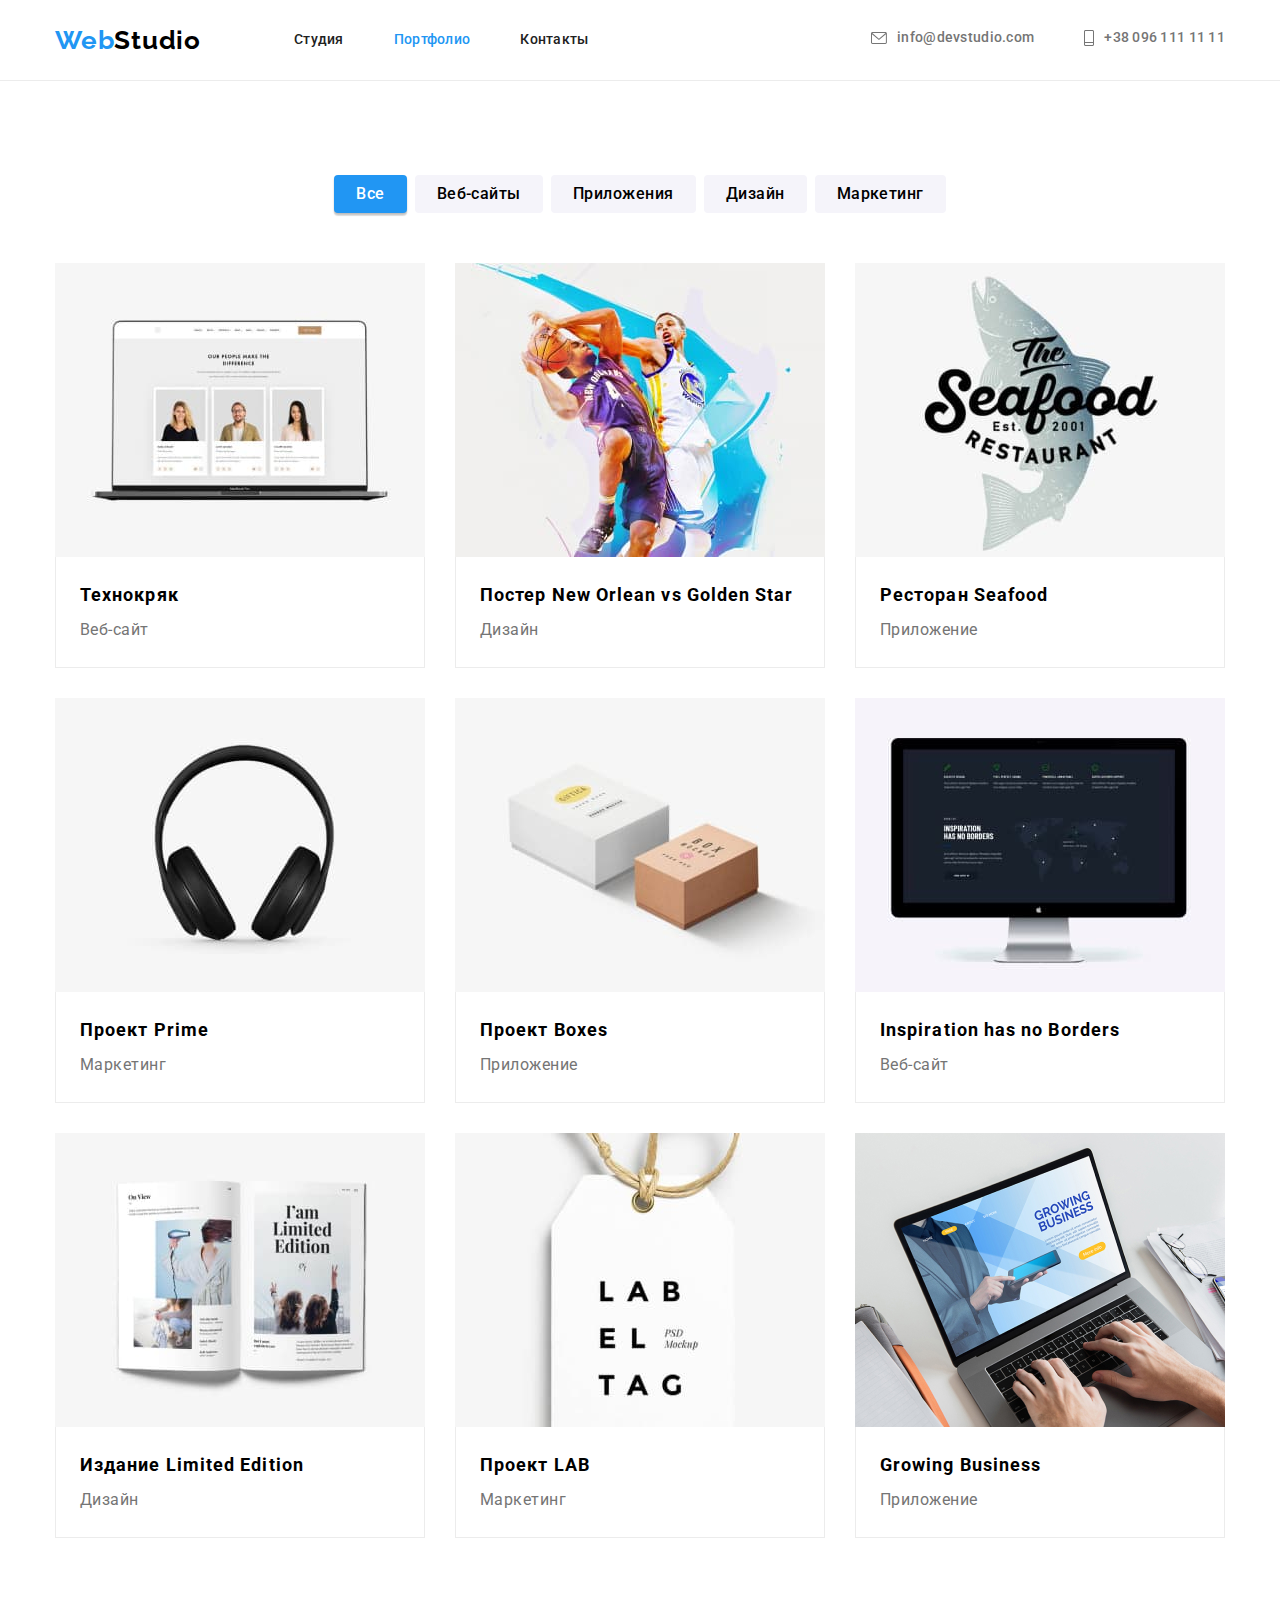
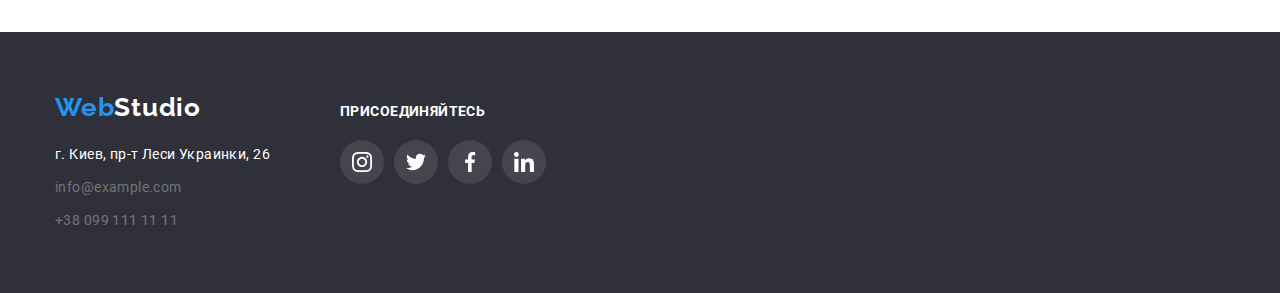
==== commit 942586e8: "add teacher redaction" ====
--- a/portfolio.html
+++ b/portfolio.html
@@ -98,7 +98,7 @@
         <div class="container">
           <ul class="portfolio-set list">
             <li class="item">
-              <a class="portfolio-link" href=" ">
+              <a class="portfolio-link" href="">
               <img
                 src="./images/laptop1.jpg"
                 alt="laptop1"
@@ -114,6 +114,7 @@
             </li>
 
             <li class="item">
+              <a class="portfolio-link" href="">
               <img
                 src="./images/bascketball.jpg"
                 alt="bascketball"
@@ -127,9 +128,11 @@
                 </h2>
                 <p class="portfolio-text">Дизайн</p>
               </div>
-            </li>
-
-            <li class="item">
+              </a>
+            </li>
+
+            <li class="item">
+              <a class="portfolio-link" href="">
               <img
                 src="./images/seafood.jpg"
                 alt="seafood"
@@ -141,9 +144,11 @@
                 <h2 class="portfolio-title">Ресторан Seafood</h2>
                 <p class="portfolio-text">Приложение</p>
               </div>
-            </li>
-
-            <li class="item">
+              </a>
+            </li>
+
+            <li class="item">
+              <a class="portfolio-link" href="">
               <img
                 src="./images/prime.jpg"
                 alt="prime"
@@ -155,9 +160,11 @@
                 <h2 class="portfolio-title">Проект Prime</h2>
                 <p class="portfolio-text">Маркетинг</p>
               </div>
-            </li>
-
-            <li class="item">
+              </a>
+            </li>
+
+            <li class="item">
+              <a class="portfolio-link" href="">
               <img
                 src="./images/boxes.jpg"
                 alt="boxes"
@@ -169,9 +176,11 @@
                 <h2 class="portfolio-title">Проект Boxes</h2>
                 <p class="portfolio-text">Приложение</p>
               </div>
-            </li>
-
-            <li class="item">
+              </a>
+            </li>
+
+            <li class="item">
+              <a class="portfolio-link" href="">
               <img
                 src="./images/monitor.jpg"
                 alt="monitor"
@@ -183,9 +192,11 @@
                 <h2 class="portfolio-title">Inspiration has no Borders</h2>
                 <p class="portfolio-text">Веб-сайт</p>
               </div>
-            </li>
-
-            <li class="item">
+              </a>
+            </li>
+
+            <li class="item">
+              <a class="portfolio-link" href="">
               <img
                 src="./images/magazine.jpg"
                 alt="magazine"
@@ -197,9 +208,11 @@
                 <h2 class="portfolio-title">Издание Limited Edition</h2>
                 <p class="portfolio-text">Дизайн</p>
               </div>
-            </li>
-
-            <li class="item">
+              </a>
+            </li>
+
+            <li class="item">
+              <a class="portfolio-link" href="">
               <img
                 src="./images/bage.jpg"
                 alt="bage"
@@ -211,9 +224,11 @@
                 <h2 class="portfolio-title">Проект LAB</h2>
                 <p class="portfolio-text">Маркетинг</p>
               </div>
-            </li>
-
-            <li class="item">
+              </a>
+            </li>
+
+            <li class="item">
+              <a class="portfolio-link" href="">
               <img
                 src="./images/laptop2.jpg"
                 alt="laptop2"
@@ -225,6 +240,7 @@
                 <h2 class="portfolio-title">Growing Business</h2>
                 <p class="portfolio-text">Приложение</p>
               </div>
+              </a>
             </li>
           </ul>
         </div>
@@ -233,7 +249,7 @@
 
     <!-------FOOTER-------->
 
-    <footer class="footer">
+<footer class="footer">
       <div class="container footer-icons">
         <div class="footer-item">
         <a href=".index.html" class="logo footer-logo">
--- a/css/styles.css
+++ b/css/styles.css
@@ -528,9 +528,8 @@
   margin-bottom: 20px;
   color: var(--white-color);
   font-weight: 700;
-  font-size: 14px;
+
   line-height: 1.14;
-  letter-spacing: 0.03em;
   text-transform: uppercase;
 }
 
@@ -680,6 +679,8 @@
   display: block;
   flex-direction: column;
   height: 100%;
+  color: inherit;
+  text-decoration: none;
 }
 
 .portfolio-link:hover,
